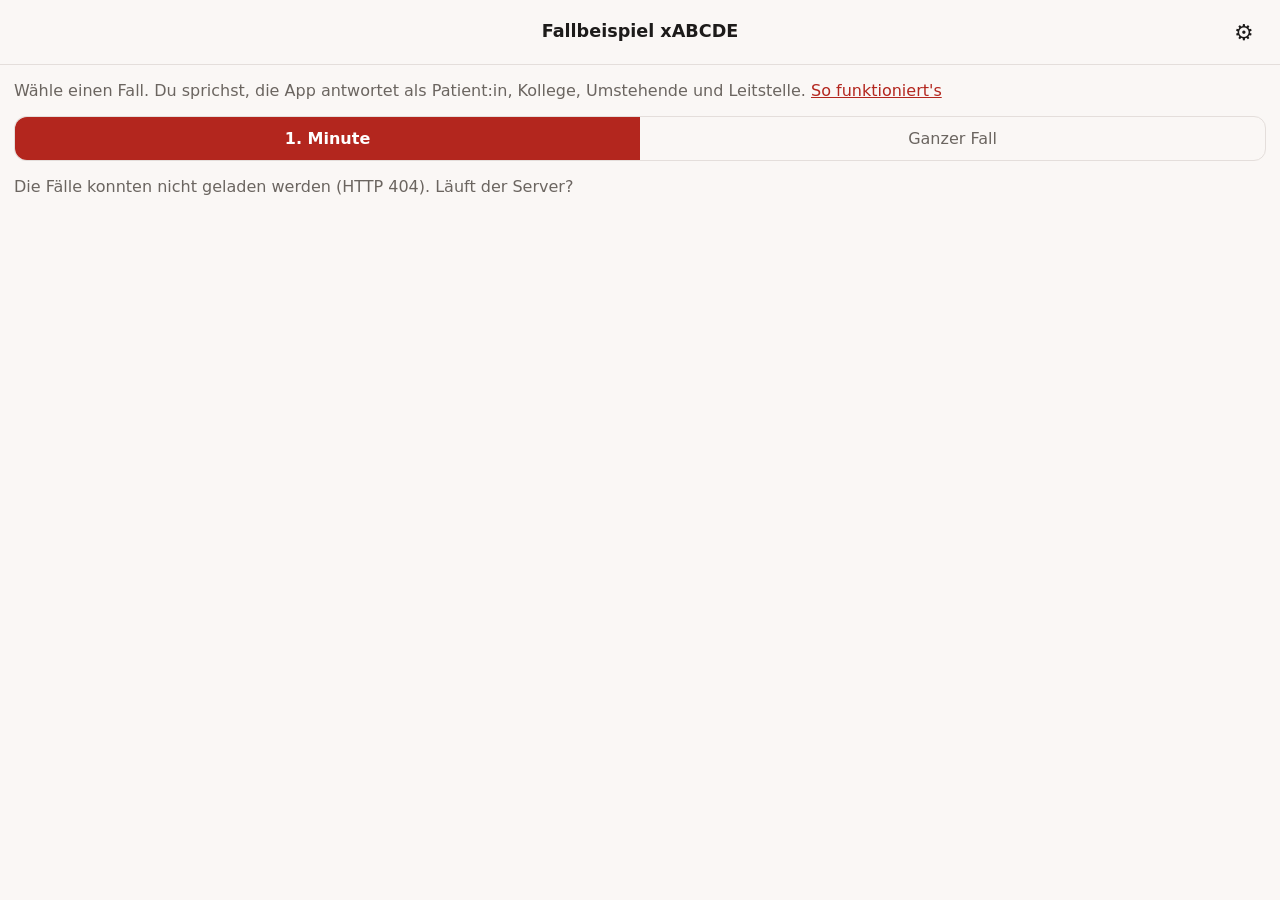
==== public/index.html @ 282857eb "feat: optional login for AI evaluation, replacing the access code Only /api/feedback (paid AI evalua" ====
<!doctype html>
<html lang="de">
<head>
  <meta charset="utf-8">
  <meta name="viewport" content="width=device-width, initial-scale=1, viewport-fit=cover">
  <title>Fallbeispiel xABCDE</title>
  <meta name="theme-color" content="#b3261e">
  <meta name="description" content="Fallbeispiele nach xABCDE üben – per Sprache.">
  <link rel="manifest" href="manifest.webmanifest">
  <link rel="icon" href="icon.svg" type="image/svg+xml">
  <link rel="apple-touch-icon" href="apple-touch-icon.png">
  <meta name="apple-mobile-web-app-title" content="xABCDE">
  <meta name="apple-mobile-web-app-capable" content="yes">
  <meta name="mobile-web-app-capable" content="yes">
  <link rel="stylesheet" href="style.css">
</head>
<body>
  <header class="topbar">
    <button type="button" id="backBtn" class="icon-btn" hidden aria-label="Zurück zur Fallauswahl"><span aria-hidden="true">←</span></button>
    <h1 id="title" tabindex="-1">Fallbeispiel xABCDE</h1>
    <button type="button" id="settingsBtn" class="icon-btn" aria-label="Einstellungen" aria-haspopup="dialog"><span aria-hidden="true">⚙︎</span></button>
  </header>

  <main>
    <!-- Startseite -->
    <section id="home" aria-labelledby="homeHeading">
      <h2 id="homeHeading" class="visually-hidden">Fall wählen</h2>
      <p class="lead">Wähle einen Fall. Du sprichst, die App antwortet als Patient:in, Kollege, Umstehende und Leitstelle. <a href="info.html">So funktioniert's</a></p>
      <fieldset class="mode">
        <legend class="visually-hidden">Modus</legend>
        <label><input type="radio" name="mode" value="minute"><span>1. Minute</span></label>
        <label><input type="radio" name="mode" value="full"><span>Ganzer Fall</span></label>
      </fieldset>
      <div id="scenarioList" class="scenario-list" aria-busy="true">
        <p class="lead">Fälle werden geladen …</p>
      </div>
    </section>

    <!-- Einsatz -->
    <section id="session" aria-label="Einsatz" hidden>
      <ol id="log" class="log" role="log" aria-label="Einsatzverlauf"></ol>
      <p id="status" class="status" role="status"></p>
      <form id="inputBar" class="input-bar" autocomplete="off">
        <button type="button" id="micBtn" class="mic" aria-label="Sprechen" aria-pressed="false"><span aria-hidden="true">🎤</span></button>
        <label for="textInput" class="visually-hidden">Was du sagst oder tust</label>
        <input id="textInput" type="text" placeholder="Sprich oder tippe …" enterkeyhint="send">
        <button type="submit" id="sendBtn" class="send" aria-label="Senden"><span aria-hidden="true">➤</span></button>
      </form>
      <div class="actions">
        <label class="toggle"><input type="checkbox" id="handsfree"> Freisprechen</label>
        <p class="timer"><span class="visually-hidden">Nettozeit:</span> <span aria-hidden="true">⏱</span> <span id="timer">0:00</span></p>
        <button type="button" id="debriefBtn" class="secondary">Auswertung</button>
      </div>
    </section>
  </main>

  <dialog id="settings" aria-labelledby="settingsHeading">
    <form method="dialog" id="settingsForm">
      <h2 id="settingsHeading">Einstellungen</h2>
      <label>Funkrufname (dein Team)
        <input id="callsign" type="text" placeholder="EVT1" autocapitalize="off" spellcheck="false">
      </label>
      <label>Leitstelle
        <input id="dispatcher" type="text" placeholder="RotkreuzHamburg" autocapitalize="off" spellcheck="false">
      </label>
      <!-- Label und output getrennt: ein <label> gilt immer für das erste beschriftbare Element darin, und das wäre <output> -->
      <div class="field">
        <label for="rate">Sprechtempo</label> <output id="rateOut" for="rate">1.0</output>
        <input id="rate" type="range" min="0.7" max="1.5" step="0.05" value="1">
      </div>
      <label class="toggle"><input type="checkbox" id="speak"> Antworten vorlesen</label>
      <p id="loginInfo" class="hint" hidden></p>
      <p class="hint">Patient, Kollege und Leitstelle spielt ein regelbasiertes System; die KI bewertet nur am Ende.</p>
      <div class="dialog-actions">
        <button value="cancel" class="secondary">Abbrechen</button>
        <button value="save" id="saveSettings" class="primary">Speichern</button>
      </div>
    </form>
  </dialog>

  <script src="app.js"></script>
</body>
</html>
---- public/style.css ----
:root {
  --bg: #faf7f5;
  --fg: #1d1b1a;
  --muted: #6b6560;
  --card: #fff;
  --line: #e4dedb;
  --accent: #b3261e;
  --accent-fg: #fff;
  --me: #fde8e6;
  --them: #fff;
  --sys: #eef1f5;
}
@media (prefers-color-scheme: dark) {
  :root {
    --bg: #161413;
    --fg: #f1ece9;
    --muted: #a39b96;
    --card: #211e1d;
    --line: #36312f;
    --accent: #e5564d;
    --accent-fg: #1a0a09;
    --me: #3b2220;
    --them: #262221;
    --sys: #1f2429;
  }
}
* { box-sizing: border-box; }
.visually-hidden {
  position: absolute !important; width: 1px; height: 1px; padding: 0; margin: -1px;
  overflow: hidden; clip: rect(0 0 0 0); clip-path: inset(50%); white-space: nowrap; border: 0;
}
/* Fokusring bei Tastaturbedienung immer sichtbar; nur programmatischer Fokus per Maus/Touch bleibt ohne Ring */
:focus-visible { outline: 3px solid var(--accent); outline-offset: 2px; }
h1:focus:not(:focus-visible) { outline: none; }
html, body { height: 100%; margin: 0; }
body {
  background: var(--bg);
  color: var(--fg);
  font: 16px/1.45 system-ui, -apple-system, "Segoe UI", sans-serif;
  display: flex;
  flex-direction: column;
  padding: env(safe-area-inset-top) env(safe-area-inset-right) env(safe-area-inset-bottom) env(safe-area-inset-left);
}
.topbar {
  display: flex; align-items: center; gap: 8px;
  padding: 10px 14px;
  border-bottom: 1px solid var(--line);
}
.topbar h1 { flex: 1; font-size: 1.1rem; margin: 0; text-align: center; }
.icon-btn {
  background: none; border: 0; color: var(--fg);
  font-size: 1.4rem; width: 44px; height: 44px; border-radius: 50%;
}
.icon-btn[hidden] { display: block; visibility: hidden; }
main { flex: 1; min-height: 0; display: flex; flex-direction: column; }
section { flex: 1; min-height: 0; display: flex; flex-direction: column; padding: 14px; }
section[hidden] { display: none; }
.lead { color: var(--muted); margin: 0 0 14px; flex: none; }
a { color: var(--accent); }

/* nur die Fallliste scrollt – Einleitung und Modus behalten ihre Höhe */
.scenario-list { flex: 1; min-height: 0; overflow-y: auto; padding: 6px; margin: 0 -6px; } /* Platz, damit der Fokusring nicht abgeschnitten wird */
.scenario-list ul { list-style: none; margin: 0; padding: 0; display: grid; gap: 10px; }
.mode {
  flex: none; display: flex; gap: 0; margin: 0 0 8px; padding: 0; min-width: 0;
  border: 1px solid var(--line); border-radius: 12px; overflow: hidden;
}
.mode label { flex: 1; text-align: center; position: relative; }
.mode input { position: absolute; inset: 0; opacity: 0; margin: 0; cursor: pointer; }
.mode span { display: block; padding: 10px; color: var(--muted); }
.mode input:checked + span { background: var(--accent); color: var(--accent-fg); font-weight: 600; }
.mode input:focus-visible + span { outline: 3px solid var(--fg); outline-offset: -5px; }
.timer { font-variant-numeric: tabular-nums; color: var(--muted); margin: 0; }
.msg .who { display: block; font-size: .72rem; text-transform: uppercase; letter-spacing: .05em; color: var(--muted); margin-bottom: 1px; }
.msg.kollege { background: var(--sys); }
.msg.funk { background: var(--sys); border-style: dashed; font-family: ui-monospace, Menlo, monospace; font-size: .92rem; }
.msg.befund { font-style: italic; }
.group { font-size: .8rem; text-transform: uppercase; letter-spacing: .06em; color: var(--muted); margin: 16px 0 8px; }
.scenario-list section { padding: 0; display: block; }
.scenario-list section:first-child .group { margin-top: 10px; }
.scenario {
  display: flex; gap: 14px; align-items: center; text-align: left;
  background: var(--card); color: var(--fg);
  border: 1px solid var(--line); border-radius: 14px;
  padding: 12px 14px; font: inherit; width: 100%;
}
.scenario .letter {
  flex: none; width: 44px; height: 44px; border-radius: 12px;
  background: var(--accent); color: var(--accent-fg);
  display: grid; place-items: center; font-weight: 700; font-size: 1.2rem;
}
.scenario .letter.small { font-size: .9rem; }
.scenario small { display: block; color: var(--muted); }

.log { flex: 1; overflow-y: auto; display: flex; flex-direction: column; gap: 8px; padding: 0 0 8px; margin: 0; list-style: none; }
.msg { max-width: 85%; padding: 9px 13px; border-radius: 16px; border: 1px solid var(--line); white-space: pre-wrap; }
.msg.me { align-self: flex-end; background: var(--me); border-bottom-right-radius: 4px; }
.msg.them { align-self: flex-start; background: var(--them); border-bottom-left-radius: 4px; }
.msg.sys { align-self: stretch; max-width: none; background: var(--sys); color: var(--muted); border-radius: 10px; font-size: .92rem; }
.msg.debrief { align-self: stretch; max-width: none; border-color: var(--accent); }
.msg.interim { opacity: .6; }

.status { min-height: 1.4em; color: var(--muted); font-size: .9rem; padding: 2px 4px; margin: 0; }
.status.error { color: var(--accent); }

.input-bar { display: flex; gap: 8px; align-items: center; }
.input-bar input[type=text] {
  flex: 1; min-width: 0; font: inherit; color: var(--fg); background: var(--card);
  border: 1px solid var(--line); border-radius: 24px; padding: 12px 16px;
}
.mic, .send {
  flex: none; width: 52px; height: 52px; border-radius: 50%; border: 0;
  background: var(--accent); color: var(--accent-fg); font-size: 1.3rem;
}
.send { width: 44px; height: 44px; background: var(--card); color: var(--fg); border: 1px solid var(--line); }
.mic.listening { animation: pulse 1.1s infinite; }
@media (prefers-reduced-motion: reduce) { .mic.listening { animation: none; box-shadow: 0 0 0 4px color-mix(in srgb, var(--accent) 40%, transparent); } }
@keyframes pulse { 0% { box-shadow: 0 0 0 0 color-mix(in srgb, var(--accent) 60%, transparent); } 100% { box-shadow: 0 0 0 18px transparent; } }

.actions { display: flex; justify-content: space-between; align-items: center; padding-top: 10px; }
.toggle { display: flex; gap: 8px; align-items: center; color: var(--muted); }
button.secondary { background: var(--card); color: var(--fg); border: 1px solid var(--line); border-radius: 10px; padding: 8px 14px; font: inherit; }

dialog { border: 1px solid var(--line); border-radius: 16px; background: var(--card); color: var(--fg); width: min(92vw, 420px); }
dialog::backdrop { background: rgba(0,0,0,.5); }
dialog h2 { margin-top: 0; }
dialog label { display: block; margin-bottom: 12px; font-size: .9rem; color: var(--muted); }
dialog input[type=url], dialog input[type=password], dialog input[type=text] {
  display: block; width: 100%; margin-top: 4px; font: inherit; color: var(--fg);
  background: var(--bg); border: 1px solid var(--line); border-radius: 8px; padding: 10px;
}
dialog input[type=range] { width: 100%; }
dialog .field { margin-bottom: 12px; font-size: .9rem; color: var(--muted); }
dialog .field label { display: inline; margin: 0; }
.hint { font-size: .8rem; color: var(--muted); }
.dialog-actions { display: flex; justify-content: flex-end; gap: 8px; margin: 12px 0 0; }
button.primary { background: var(--accent); color: var(--accent-fg); border: 0; border-radius: 10px; padding: 8px 16px; font: inherit; }

/* Schaltfläche, die wie ein Link aussieht (Anmelden) */
button.link { background: none; border: 0; padding: 0; margin: 0; color: var(--accent); text-decoration: underline; font: inherit; cursor: pointer; min-height: 0; }
button.link:disabled { color: var(--muted); cursor: default; }
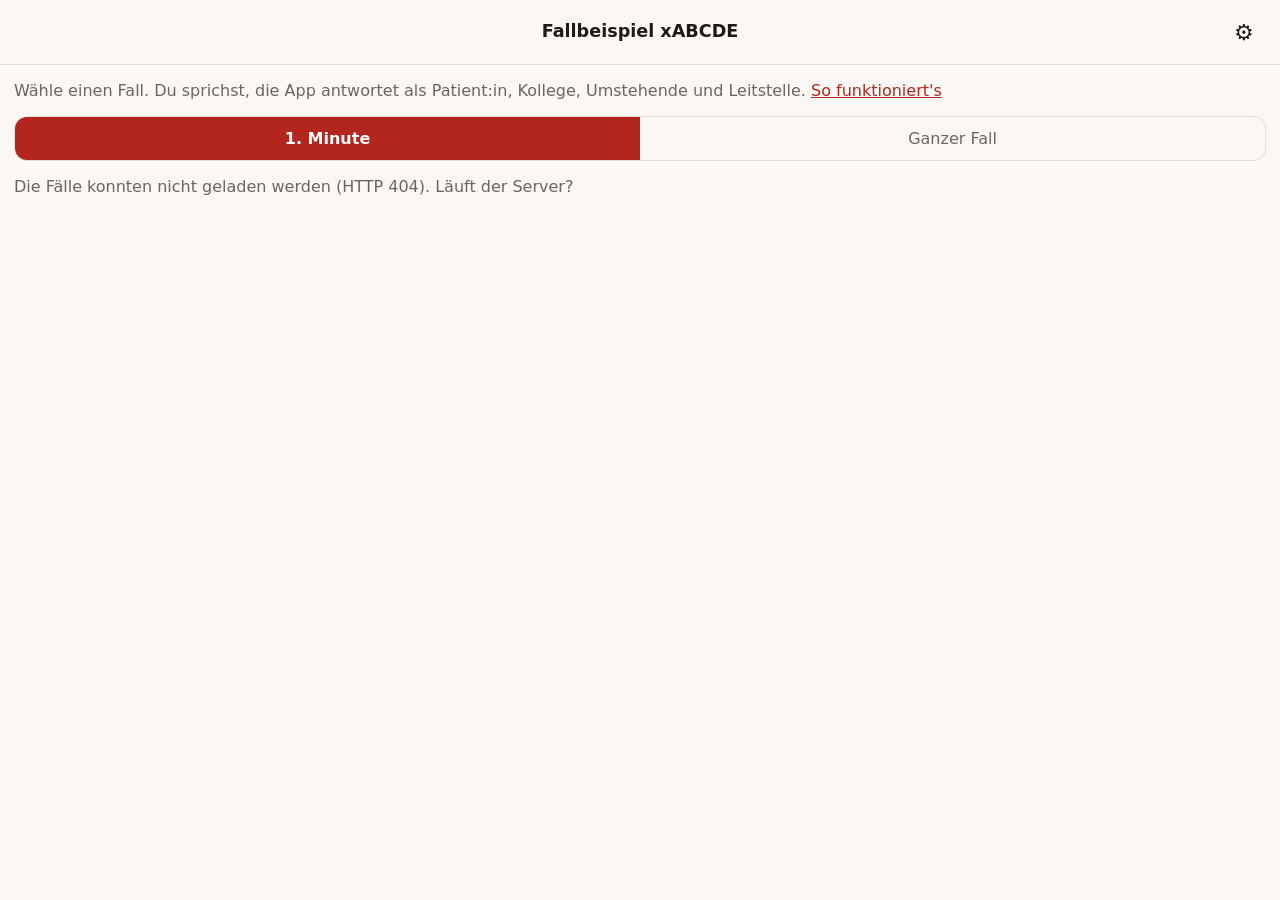
==== commit cb94b2c8: "refactor: guest mode only, remove login and AI evaluation The deterministic evaluation is good enoug" ====
--- a/public/index.html
+++ b/public/index.html
@@ -69,8 +69,7 @@
         <input id="rate" type="range" min="0.7" max="1.5" step="0.05" value="1">
       </div>
       <label class="toggle"><input type="checkbox" id="speak"> Antworten vorlesen</label>
-      <p id="loginInfo" class="hint" hidden></p>
-      <p class="hint">Patient, Kollege und Leitstelle spielt ein regelbasiertes System; die KI bewertet nur am Ende.</p>
+      <p class="hint">Patient, Kollege und Leitstelle spielt ein regelbasiertes System, auch die Auswertung ist regelbasiert – keine KI.</p>
       <div class="dialog-actions">
         <button value="cancel" class="secondary">Abbrechen</button>
         <button value="save" id="saveSettings" class="primary">Speichern</button>
--- a/public/style.css
+++ b/public/style.css
@@ -136,6 +136,3 @@
 .dialog-actions { display: flex; justify-content: flex-end; gap: 8px; margin: 12px 0 0; }
 button.primary { background: var(--accent); color: var(--accent-fg); border: 0; border-radius: 10px; padding: 8px 16px; font: inherit; }
 
-/* Schaltfläche, die wie ein Link aussieht (Anmelden) */
-button.link { background: none; border: 0; padding: 0; margin: 0; color: var(--accent); text-decoration: underline; font: inherit; cursor: pointer; min-height: 0; }
-button.link:disabled { color: var(--muted); cursor: default; }
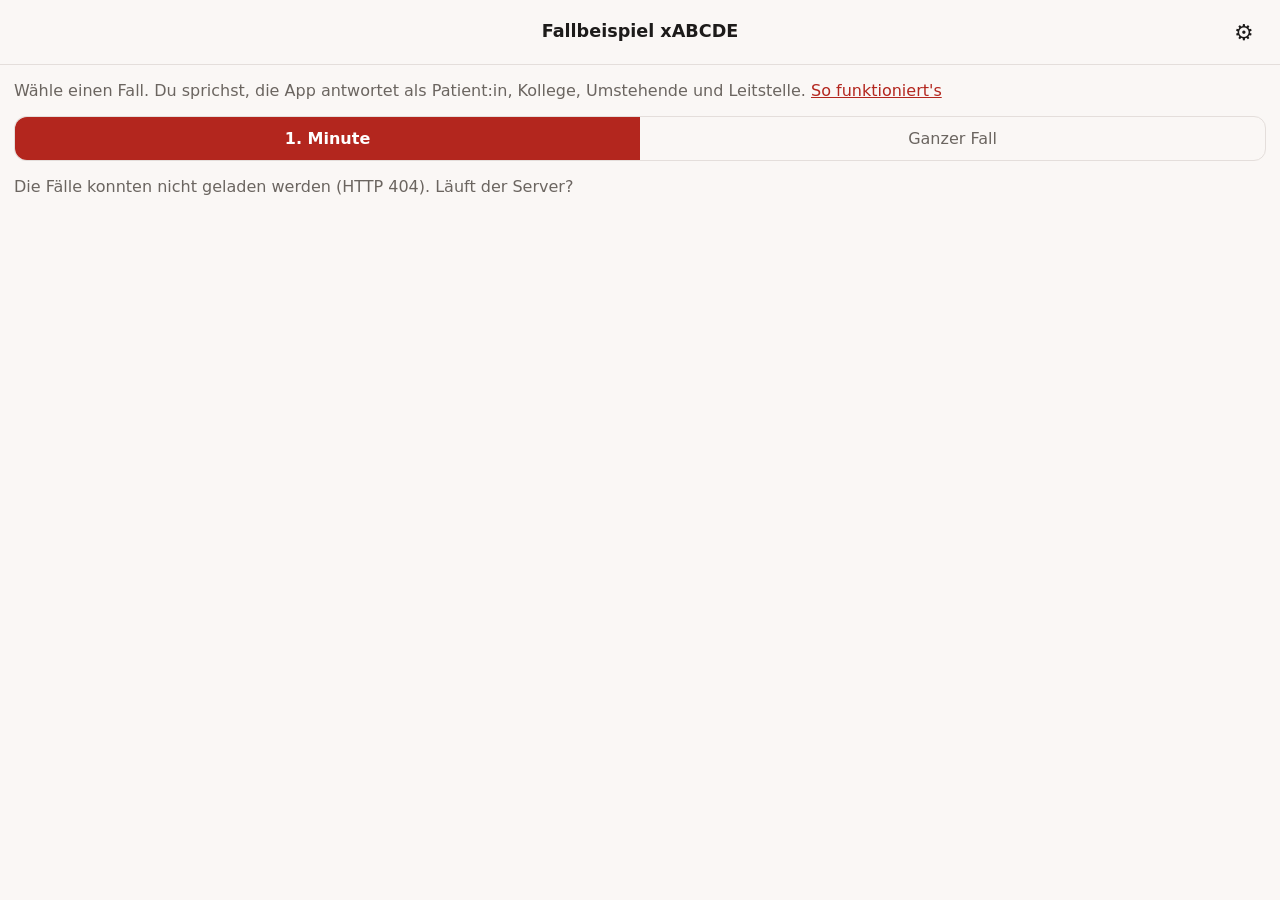
==== commit e83c893f: "feat: small talk for the colleague and tips on request Short utterances without an action (thanks, w" ====
--- a/public/index.html
+++ b/public/index.html
@@ -69,6 +69,8 @@
         <input id="rate" type="range" min="0.7" max="1.5" step="0.05" value="1">
       </div>
       <label class="toggle"><input type="checkbox" id="speak"> Antworten vorlesen</label>
+      <label class="toggle"><input type="checkbox" id="tips" aria-describedby="tipsHint"> Kollege gibt Tipps auf Nachfrage</label>
+      <p class="hint" id="tipsHint">Frag z. B. „Hast du einen Tipp?“ oder „Was fehlt noch?“. Genutzte Tipps stehen in der Auswertung. Für eine Prüfungssituation ausschalten.</p>
       <p class="hint">Patient, Kollege und Leitstelle spielt ein regelbasiertes System, auch die Auswertung ist regelbasiert – keine KI.</p>
       <div class="dialog-actions">
         <button value="cancel" class="secondary">Abbrechen</button>
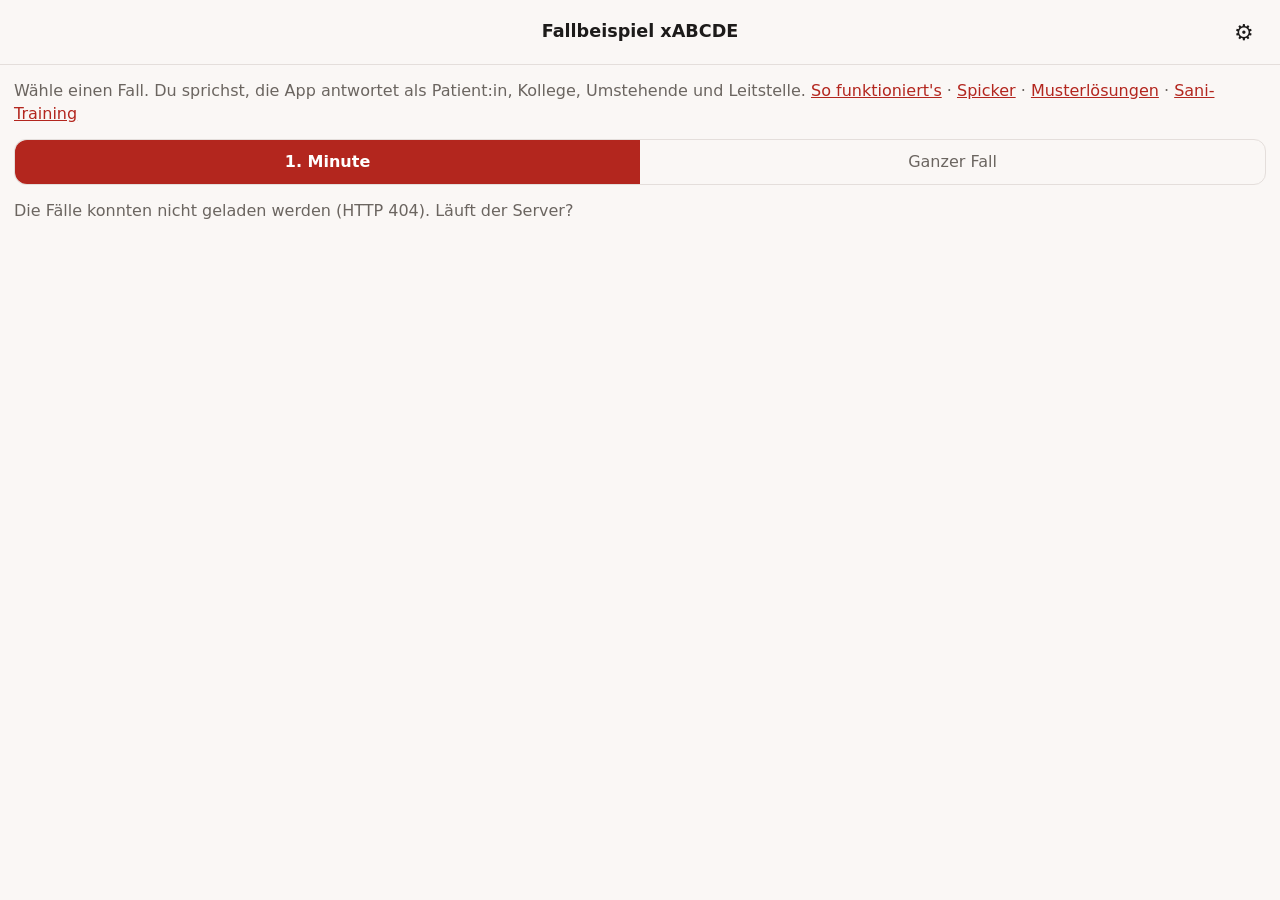
==== commit 166e44e0: "feat: cheat sheet, model solutions for every case, CPR only when indicated Cheat sheet (public/spick" ====
--- a/public/index.html
+++ b/public/index.html
@@ -14,7 +14,7 @@
   <meta name="mobile-web-app-capable" content="yes">
   <link rel="stylesheet" href="style.css">
 </head>
-<body>
+<body class="app">
   <header class="topbar">
     <button type="button" id="backBtn" class="icon-btn" hidden aria-label="Zurück zur Fallauswahl"><span aria-hidden="true">←</span></button>
     <h1 id="title" tabindex="-1">Fallbeispiel xABCDE</h1>
@@ -25,7 +25,7 @@
     <!-- Startseite -->
     <section id="home" aria-labelledby="homeHeading">
       <h2 id="homeHeading" class="visually-hidden">Fall wählen</h2>
-      <p class="lead">Wähle einen Fall. Du sprichst, die App antwortet als Patient:in, Kollege, Umstehende und Leitstelle. <a href="info.html">So funktioniert's</a></p>
+      <p class="lead">Wähle einen Fall. Du sprichst, die App antwortet als Patient:in, Kollege, Umstehende und Leitstelle. <a href="info.html">So funktioniert's</a> · <a href="spicker.html">Spicker</a> · <a href="loesungen.html">Musterlösungen</a> · <a href="training.html">Sani-Training</a></p>
       <fieldset class="mode">
         <legend class="visually-hidden">Modus</legend>
         <label><input type="radio" name="mode" value="minute"><span>1. Minute</span></label>
@@ -69,6 +69,8 @@
         <input id="rate" type="range" min="0.7" max="1.5" step="0.05" value="1">
       </div>
       <label class="toggle"><input type="checkbox" id="speak"> Antworten vorlesen</label>
+      <label class="toggle"><input type="checkbox" id="keepAwake" aria-describedby="keepAwakeHint"> Display während des Falls anlassen</label>
+      <p class="hint" id="keepAwakeHint">Sonst geht das Display nach dem Timeout aus und der Fall bleibt stehen. Braucht etwas mehr Akku.</p>
       <label class="toggle"><input type="checkbox" id="tips" aria-describedby="tipsHint"> Kollege gibt Tipps auf Nachfrage</label>
       <p class="hint" id="tipsHint">Frag z. B. „Hast du einen Tipp?“ oder „Was fehlt noch?“. Genutzte Tipps stehen in der Auswertung. Für eine Prüfungssituation ausschalten.</p>
       <p class="hint">Patient, Kollege und Leitstelle spielt ein regelbasiertes System, auch die Auswertung ist regelbasiert – keine KI.</p>
--- a/public/style.css
+++ b/public/style.css
@@ -33,6 +33,8 @@
 :focus-visible { outline: 3px solid var(--accent); outline-offset: 2px; }
 h1:focus:not(:focus-visible) { outline: none; }
 html, body { height: 100%; margin: 0; }
+/* dvh: sichtbarer Viewport auf Mobilgeräten (ohne Adressleiste), sonst scrollt die Seite zusätzlich zum Log */
+body.app { height: 100dvh; overflow: hidden; }
 body {
   background: var(--bg);
   color: var(--fg);
@@ -92,8 +94,8 @@
 .scenario .letter.small { font-size: .9rem; }
 .scenario small { display: block; color: var(--muted); }
 
-.log { flex: 1; overflow-y: auto; display: flex; flex-direction: column; gap: 8px; padding: 0 0 8px; margin: 0; list-style: none; }
-.msg { max-width: 85%; padding: 9px 13px; border-radius: 16px; border: 1px solid var(--line); white-space: pre-wrap; }
+.log { flex: 1; min-height: 0; overflow-y: auto; overflow-x: hidden; display: flex; flex-direction: column; gap: 8px; padding: 0 0 8px; margin: 0; list-style: none; }
+.msg { max-width: 85%; padding: 9px 13px; border-radius: 16px; border: 1px solid var(--line); white-space: pre-wrap; overflow-wrap: anywhere; }
 .msg.me { align-self: flex-end; background: var(--me); border-bottom-right-radius: 4px; }
 .msg.them { align-self: flex-start; background: var(--them); border-bottom-left-radius: 4px; }
 .msg.sys { align-self: stretch; max-width: none; background: var(--sys); color: var(--muted); border-radius: 10px; font-size: .92rem; }
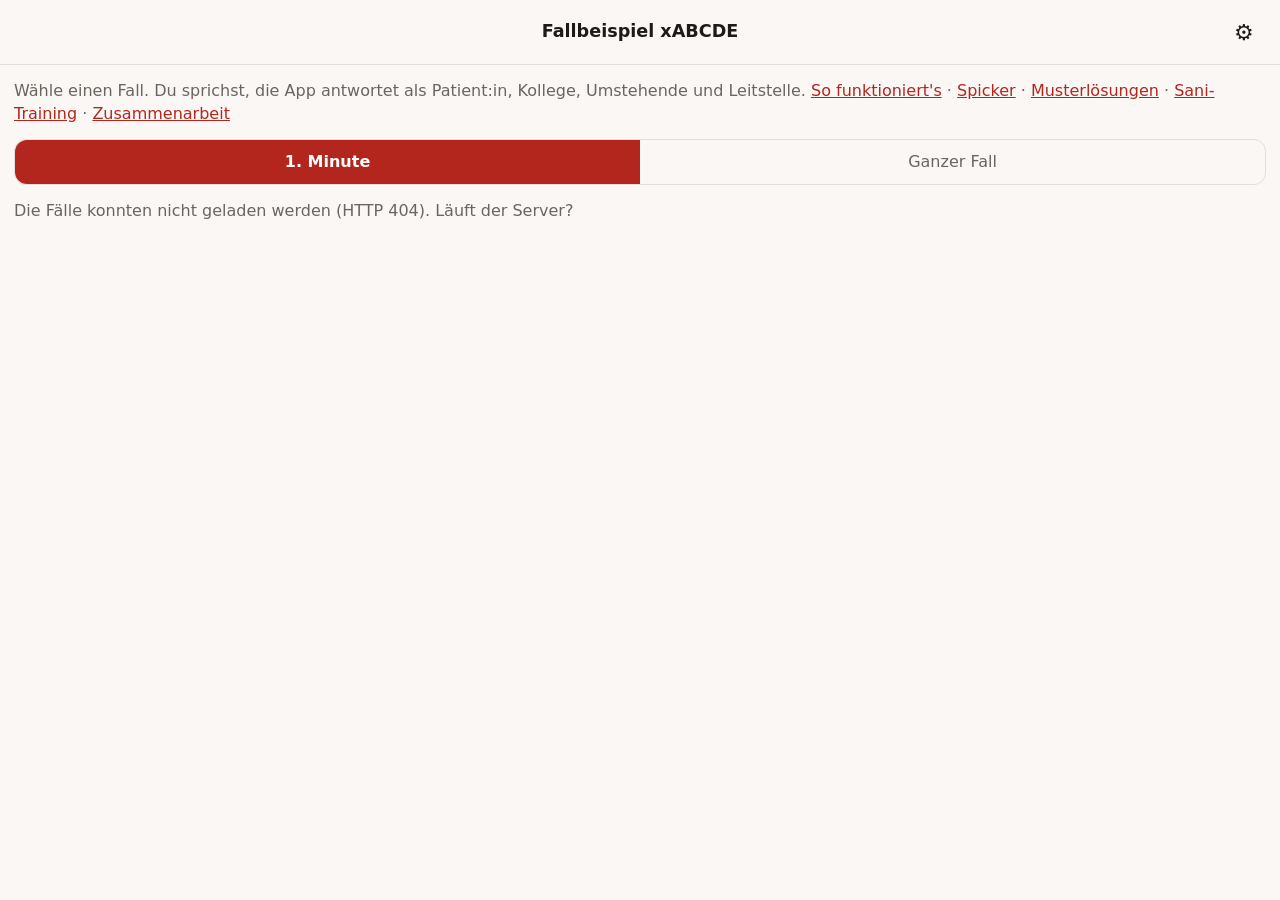
==== commit ebab5dad: "feat: Zusammenarbeit page (roles, who does what per phase, closed-loop orders, speaking up, when it " ====
--- a/public/index.html
+++ b/public/index.html
@@ -25,7 +25,7 @@
     <!-- Startseite -->
     <section id="home" aria-labelledby="homeHeading">
       <h2 id="homeHeading" class="visually-hidden">Fall wählen</h2>
-      <p class="lead">Wähle einen Fall. Du sprichst, die App antwortet als Patient:in, Kollege, Umstehende und Leitstelle. <a href="info.html">So funktioniert's</a> · <a href="spicker.html">Spicker</a> · <a href="loesungen.html">Musterlösungen</a> · <a href="training.html">Sani-Training</a></p>
+      <p class="lead">Wähle einen Fall. Du sprichst, die App antwortet als Patient:in, Kollege, Umstehende und Leitstelle. <a href="info.html">So funktioniert's</a> · <a href="spicker.html">Spicker</a> · <a href="loesungen.html">Musterlösungen</a> · <a href="training.html">Sani-Training</a> · <a href="zusammenarbeit.html">Zusammenarbeit</a></p>
       <fieldset class="mode">
         <legend class="visually-hidden">Modus</legend>
         <label><input type="radio" name="mode" value="minute"><span>1. Minute</span></label>
